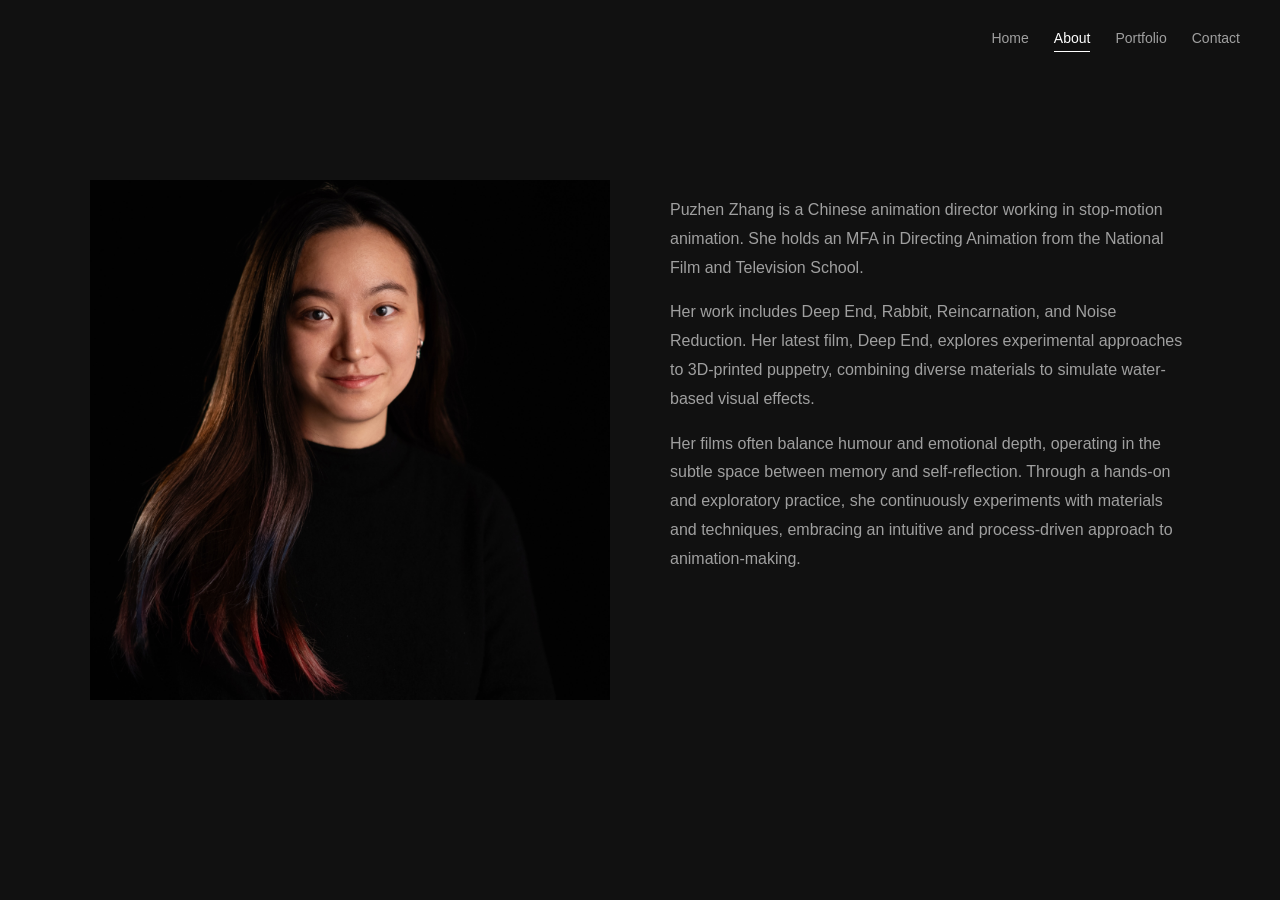
==== about.html @ c9f2759e "Remove heading for author name in about.html" ====
<!DOCTYPE html>
<html lang="en">
<head>
<!-- Google tag (gtag.js) -->
<script async src="https://www.googletagmanager.com/gtag/js?id=G-HTHR7Z3DQX"></script>
<script>
  window.dataLayer = window.dataLayer || [];
  function gtag(){dataLayer.push(arguments);}
  gtag('js', new Date());

  gtag('config', 'G-HTHR7Z3DQX');
</script>
  <meta charset="UTF-8">
  <meta name="viewport" content="width=device-width, initial-scale=1.0">
  <title>About — Puzhen 樸真</title>
  <link rel="stylesheet" href="style.css">
</head>

  <script src="nav.js"></script>
  
<body>
  <section class="about-page fade-content" id="pageContent">

    <div class="about-container">

      <!-- 左边照片 -->
      <div class="about-left">
        <img src="images/me.jpg" alt="Portrait">
      </div>

      <!-- 右边文字 -->
      <div class="about-right">

        <p>
          Puzhen Zhang is a Chinese animation director working in stop-motion animation. She holds an MFA in Directing Animation 
          from the National Film and Television School.
        </p>

        <p>
         Her work includes Deep End, Rabbit, Reincarnation, and Noise Reduction. Her latest film, Deep End, explores experimental 
          approaches to 3D-printed puppetry, combining diverse materials to simulate water-based visual effects.
        </p>

        <p>
          Her films often balance humour and emotional depth, operating in the subtle space between memory and self-reflection. 
          Through a hands-on and exploratory practice, she continuously experiments with materials and techniques, embracing 
          an intuitive and process-driven approach to animation-making.
        </p>

      </div>

    </div>

  </section>

  <script>
    window.addEventListener('load', function() {
      setTimeout(function() {
        document.getElementById('pageContent').classList.add('visible');
      }, 100);
    });
  </script>

</body>
</html>
---- style.css ----
body {
  margin: 0;
  font-family: "Helvetica Neue", Arial, "PingFang SC", "Hiragino Sans GB", sans-serif;
  background: #111;
  color: white;
}

html {
  scroll-behavior: smooth;
}

/* NAV */
.nav {
  position: fixed;
  top: 30px;
  right: 40px;
  z-index: 1000;
  display: flex;
  gap: 25px;
}

.nav a {
  color: white;
  text-decoration: none;
  font-size: 14px;
  opacity: 0.6;
  transition: 0.3s;
  position: relative;
}

.nav a:hover {
  opacity: 1;
}

.nav a.active {
  opacity: 1;
}

.nav a.active::after {
  content: "";
  position: absolute;
  left: 0;
  bottom: -6px;
  width: 100%;
  height: 1px;
  background: white;
}

/* 通用浮现动画 */
.fade-content {
  opacity: 0;
  transform: translateY(30px);
  transition: opacity 0.5s ease, transform 0.5s ease;
}

.fade-content.visible {
  opacity: 1;
  transform: translateY(0);
}

/* HOME */
.hero {
  height: 100vh;
  background: url('images/bg1.jpg') center/cover no-repeat;
  display: flex;
  align-items: center;
  justify-content: center;
  position: relative;
}

.hero-content {
  position: relative;
  z-index: 1;
  text-align: center;
  opacity: 0;
  transform: translateY(30px);
  transition: opacity 0.5s ease, transform 0.5s ease;
}

.hero-content.visible {
  opacity: 1;
  transform: translateY(0);
}

.hero h1 {
  font-family: ui-serif, Georgia, Cambria, "Times New Roman", Times, serif;
  font-weight: 600;
  font-size: 96px;
  letter-spacing: 0.04em;
  color: white;
  margin: 0 0 16px 0;
  line-height: 1;
}

.cn {
  margin-left: 12px;
}

.hero-sub {
  margin: 0;
  font-family: "Futura", "Futura PT", "Century Gothic", "Avenir Next", "Trebuchet MS", sans-serif;
  font-weight: 400;
  font-size: 16px;
  letter-spacing: 0.45em;
  text-transform: uppercase;
  color: rgba(255,255,255,0.8);
}

/* PORTFOLIO */
.portfolio {
  padding: 100px 40px 80px 40px;
}

h2 {
  margin-top: 90px;
  margin-bottom: 25px;
  font-size: 16px;
  font-weight: 500;
  letter-spacing: 0.2em;
  text-transform: uppercase;
  opacity: 0.85;
}

/* FILM */
.film-block {
  text-align: center;
  max-width: 900px;
  margin: 0 auto;
}

.film-title {
  font-family: ui-serif, Georgia, Cambria, "Times New Roman", Times, serif;
  font-size: 18px;
  font-weight: 600;
  letter-spacing: 0.1em;
  color: white;
  margin: 0 0 12px 0;
}

.film-desc {
  max-width: 580px;
  margin: 0 auto 40px auto;
  font-size: 14px;
  line-height: 1.7;
  font-weight: 300;
  color: rgba(255,255,255,0.38);
}

/* VIDEO */
.video-wrap {
  position: relative;
  width: 100%;
  max-width: 900px;
  margin: 0 auto 40px auto;
  aspect-ratio: 16 / 9;
}

.video-wrap iframe {
  position: absolute;
  top: 0;
  left: 0;
  width: 100%;
  height: 100%;
  border-radius: 4px;
}

/* ANIMATION 剧照：2列 */
.grid-2 {
  display: grid;
  grid-template-columns: repeat(2, 1fr);
  gap: 16px;
  max-width: 900px;
  margin: 0 auto;
}

.grid-2 img {
  width: 100%;
  display: block;
  transition: 0.3s;
  cursor: pointer;
}

.grid-2 img:hover {
  filter: brightness(1.1);
}

/* MODEL MAKING：2列网格 */
.model-grid {
  display: grid;
  grid-template-columns: repeat(2, 1fr);
  gap: 16px;
  max-width: 900px;
  margin: 0 auto;
}

.model-grid img {
  width: 100%;
  display: block;
  cursor: pointer;
  transition: 0.3s;
}

.model-grid img:hover {
  filter: brightness(1.1);
}

/* CONTACT */
.contact {
  height: 100vh;
  position: relative;
  display: flex;
  align-items: center;
  justify-content: center;
  overflow: hidden;
}

.contact::before {
  content: "";
  position: absolute;
  inset: 0;
  background: url('images/bg2.jpg') center/cover no-repeat;
  filter: blur(4px);
  transform: scale(1.05);
  z-index: 0;
}

.overlay {
  position: relative;
  z-index: 1;
  text-align: center;
  display: flex;
  flex-direction: column;
  gap: 40px;
}

.contact-item {
  display: flex;
  flex-direction: column;
  gap: 6px;
}

.contact-label {
  margin: 0;
  font-size: 14px;
  font-weight: 300;
  letter-spacing: 4px;
  opacity: 0.7;
  font-style: italic;
}

.contact-value {
  margin: 0;
  font-size: 22px;
  font-weight: 700;
}

/* ABOUT */
.about-page {
  padding: 180px 40px 120px;
}

.about-container {
  display: flex;
  gap: 60px;
  max-width: 1100px;
  margin: 0 auto;
  align-items: flex-start;
}

.about-left {
  flex: 1;
}

.about-left img {
  width: 100%;
  aspect-ratio: 3 / 4;
  object-fit: cover;
  display: block;
  max-height: 520px;
}

.about-right {
  flex: 1;
}

.about-right p {
  font-size: 16px;
  line-height: 1.8;
  color: rgba(255,255,255,0.6);
  margin-bottom: 16px;
  max-width: 520px;
}

/* LINKS */
a {
  color: white;
  text-decoration: none;
}

/* LIGHTBOX */
.lightbox {
  position: fixed;
  top: 0;
  left: 0;
  width: 100%;
  height: 100%;
  background: rgba(0,0,0,0.92);
  display: none;
  flex-direction: row;
  align-items: center;
  justify-content: center;
  z-index: 9999;
  gap: 12px;
  opacity: 0;
  transition: opacity 0.3s ease;
  cursor: pointer;
  box-sizing: border-box;
  padding: 0 16px;
}

.lightbox.open {
  opacity: 1;
}

.lightbox img {
  max-width: 80vw;
  max-height: 90vh;
  object-fit: contain;
  border-radius: 4px;
  transform: scale(0.95);
  transition: transform 0.3s ease, opacity 0.2s ease;
  cursor: default;
}

.lightbox.open img {
  transform: scale(1);
}

/* 电脑端左右箭头 */
.lb-btn {
  background: none;
  border: none;
  color: white;
  font-size: 20px;
  cursor: pointer;
  opacity: 0.5;
  transition: opacity 0.2s;
  padding: 10px;
  user-select: none;
  flex-shrink: 0;
}

.lb-btn:hover {
  opacity: 1;
}

/* 手机端底部箭头：默认隐藏 */
.lb-mobile-controls {
  display: none;
}

/* RESPONSIVE */
@media (max-width: 768px) {
  .hero h1 {
    font-size: 48px;
  }

  .hero-sub {
    font-size: 13px;
    letter-spacing: 0.3em;
  }

  .portfolio {
    padding: 80px 20px 60px 20px;
  }

  .grid-2,
  .model-grid {
    grid-template-columns: 1fr;
  }

  .about-container {
    flex-direction: column;
    gap: 30px;
  }

  .about-page {
    padding: 100px 20px 80px;
  }

  /* 手机端 lightbox 全屏竖排 */
  .lightbox {
    flex-direction: column;
    padding: 0;
    gap: 0;
    background: black;
    justify-content: center;
  }

  .lightbox img {
    width: 100vw;
    max-width: 100vw;
    max-height: 80vh;
    object-fit: contain;
    border-radius: 0;
  }

  /* 手机端隐藏左右箭头 */
  .desktop-only {
    display: none;
  }

  /* 手机端显示底部箭头 */
  .lb-mobile-controls {
    display: flex;
    gap: 40px;
    margin-top: 20px;
  }

  .lb-btn-mobile {
    background: none;
    border: none;
    color: white;
    font-size: 24px;
    cursor: pointer;
    opacity: 0.7;
    padding: 10px 20px;
    user-select: none;
  }

  .lb-btn-mobile:active {
    opacity: 1;
  }
}
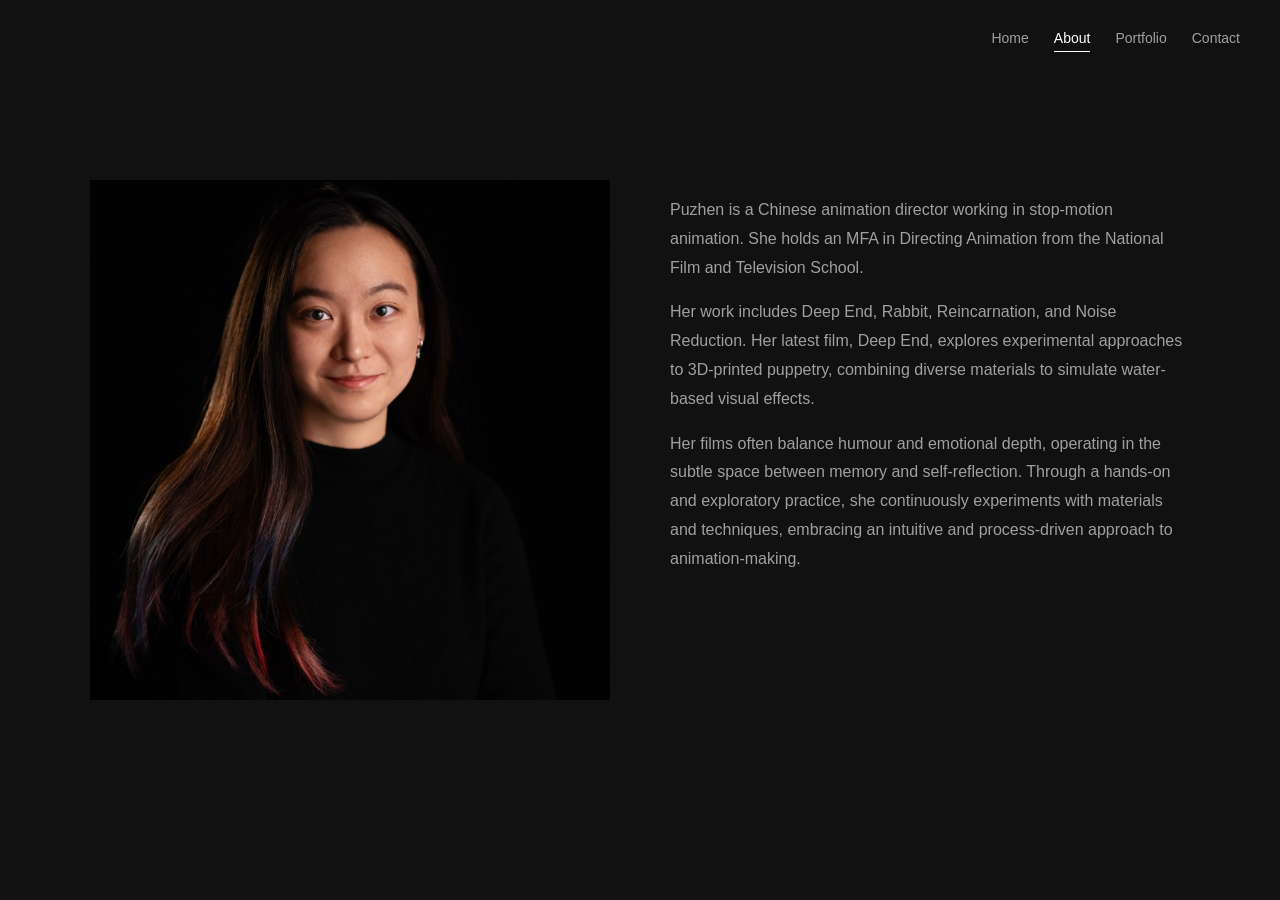
==== commit 8903b3b8: "Correct name spelling in about.html" ====
--- a/about.html
+++ b/about.html
@@ -32,7 +32,7 @@
       <div class="about-right">
 
         <p>
-          Puzhen Zhang is a Chinese animation director working in stop-motion animation. She holds an MFA in Directing Animation 
+          Puzhen is a Chinese animation director working in stop-motion animation. She holds an MFA in Directing Animation 
           from the National Film and Television School.
         </p>
 
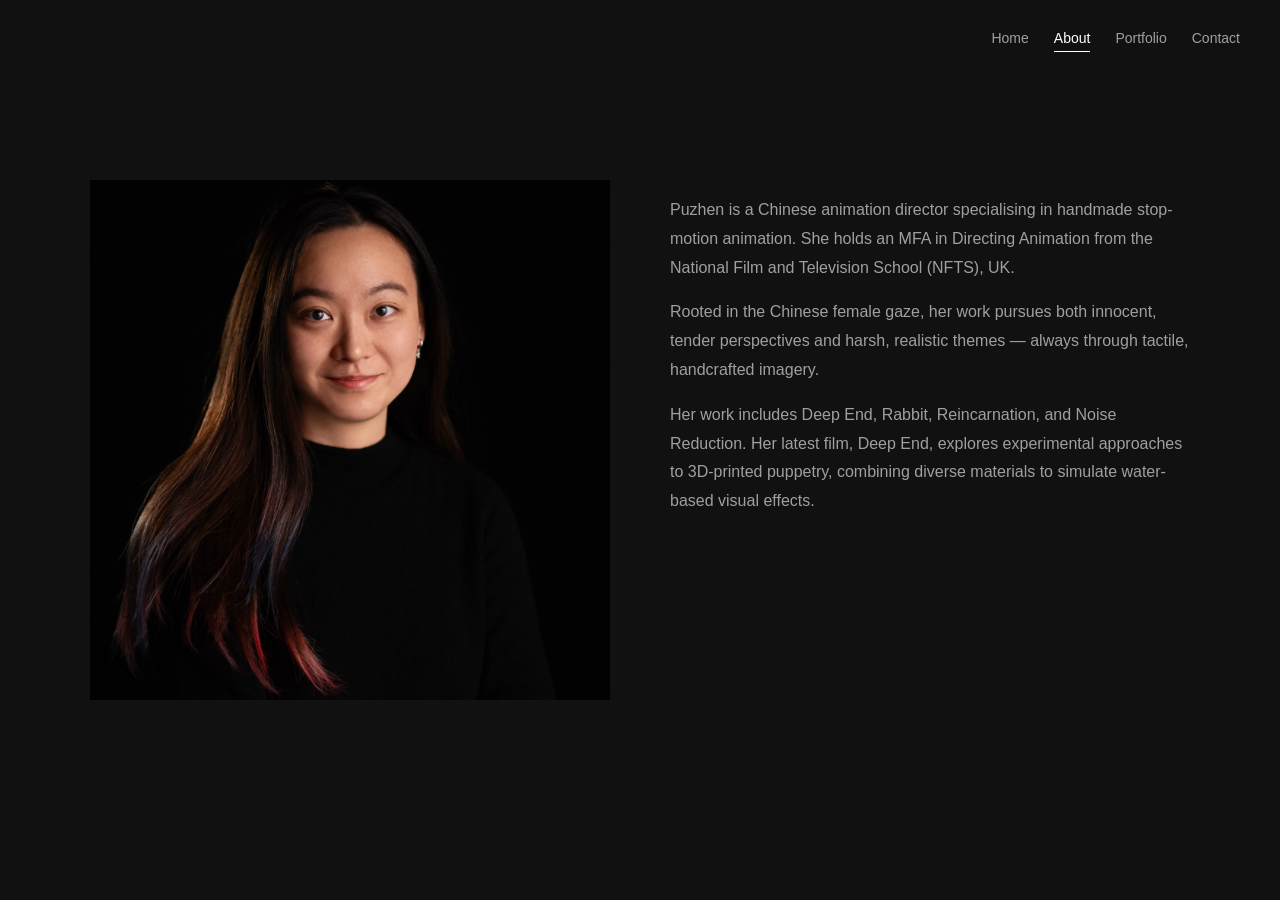
==== commit 12b81807: "Revise about section for Puzhen's biography Updated the description of Puzhen's work and removed a p" ====
--- a/about.html
+++ b/about.html
@@ -32,19 +32,17 @@
       <div class="about-right">
 
         <p>
-          Puzhen is a Chinese animation director working in stop-motion animation. She holds an MFA in Directing Animation 
-          from the National Film and Television School.
+          Puzhen is a Chinese animation director specialising in handmade stop-motion animation. 
+          She holds an MFA in Directing Animation from the National Film and Television School (NFTS), UK.
         </p>
 
         <p>
+          Rooted in the Chinese female gaze, her work pursues both innocent, tender perspectives and harsh, realistic themes — always through tactile, handcrafted imagery.
+        </p>
+
+         <p>
          Her work includes Deep End, Rabbit, Reincarnation, and Noise Reduction. Her latest film, Deep End, explores experimental 
           approaches to 3D-printed puppetry, combining diverse materials to simulate water-based visual effects.
-        </p>
-
-        <p>
-          Her films often balance humour and emotional depth, operating in the subtle space between memory and self-reflection. 
-          Through a hands-on and exploratory practice, she continuously experiments with materials and techniques, embracing 
-          an intuitive and process-driven approach to animation-making.
         </p>
 
       </div>
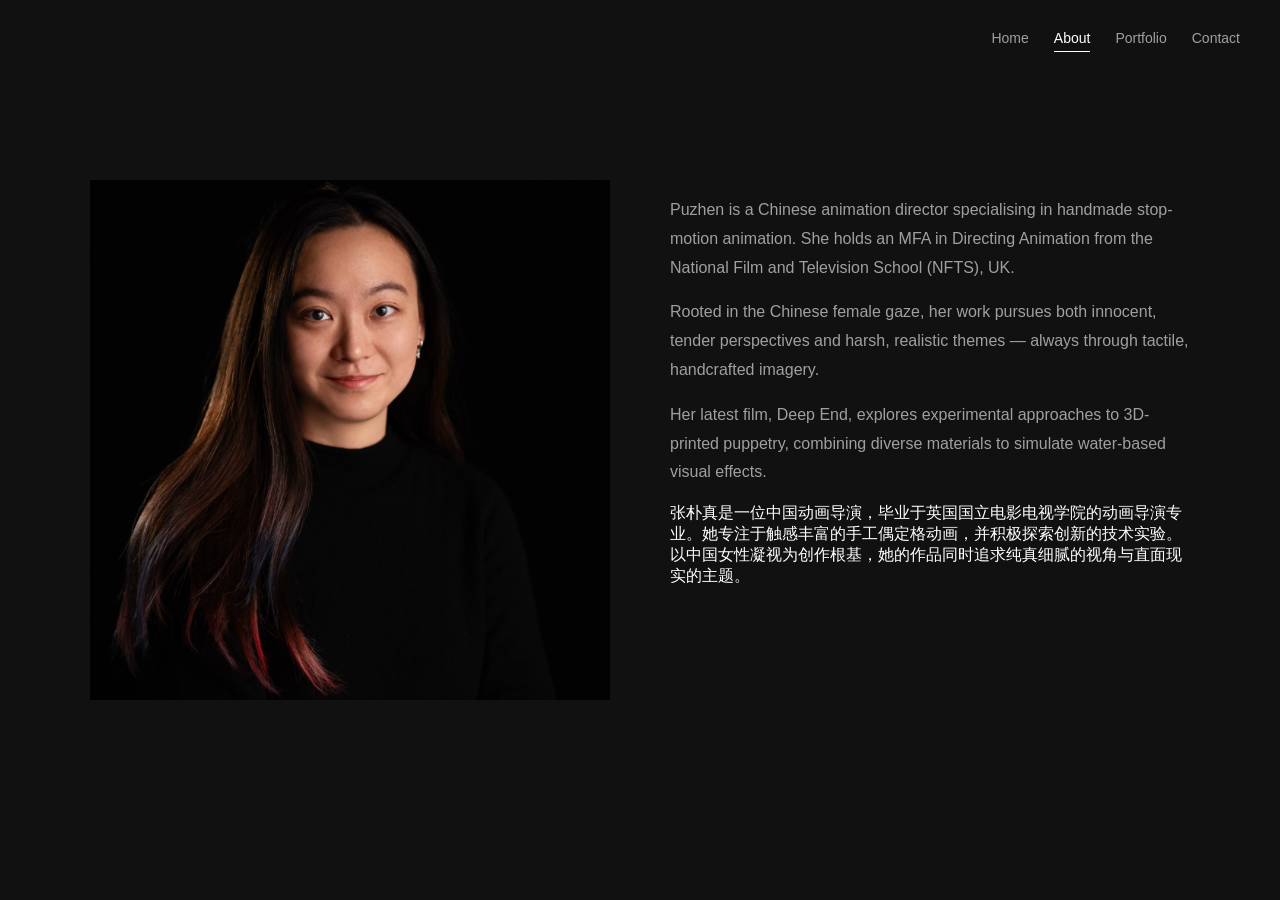
==== commit 61926575: "Update about.html with additional content Added a paragraph in Chinese about the director's backgrou" ====
--- a/about.html
+++ b/about.html
@@ -41,10 +41,13 @@
         </p>
 
          <p>
-         Her work includes Deep End, Rabbit, Reincarnation, and Noise Reduction. Her latest film, Deep End, explores experimental 
-          approaches to 3D-printed puppetry, combining diverse materials to simulate water-based visual effects.
+         Her latest film, Deep End, explores experimental approaches to 3D-printed puppetry, combining diverse materials to simulate water-based visual effects.
         </p>
 
+         </p>
+        张朴真是一位中国动画导演，毕业于英国国立电影电视学院的动画导演专业。她专注于触感丰富的手工偶定格动画，并积极探索创新的技术实验。以中国女性凝视为创作根基，她的作品同时追求纯真细腻的视角与直面现实的主题。
+         </p>
+        
       </div>
 
     </div>
--- a/style.css
+++ b/style.css
@@ -432,3 +432,103 @@
     opacity: 1;
   }
 }
+
+.image-gallery {
+  display: grid;
+  grid-template-columns: 1080px 87px;
+  gap: 16px;
+  width: 100%;
+  max-width: 1183px;
+  margin: 30px auto 0;
+}
+
+.gallery-main {
+  width: 100%;
+  aspect-ratio: 1.85 / 1;
+  overflow: hidden;
+}
+
+.gallery-main img {
+  width: 100%;
+  height: 100%;
+  object-fit: cover;
+  display: block;
+  transition: opacity 0.25s ease;
+}
+
+.gallery-thumbs {
+  display: flex;
+  flex-direction: column;
+  gap: 12px;
+}
+
+.gallery-thumb {
+  width: 87px;
+  height: 87px;
+  padding: 0;
+  border: none;
+  background: none;
+  cursor: pointer;
+  opacity: 0.55;
+  overflow: hidden;
+  transition: opacity 0.2s ease;
+}
+
+.gallery-thumb img {
+  width: 100%;
+  height: 100%;
+  object-fit: cover;
+  display: block;
+}
+
+.gallery-thumb:hover {
+  opacity: 0.8;
+}
+
+.gallery-thumb.active {
+  opacity: 1;
+}
+
+.gallery-thumb.active img {
+  outline: 2px solid currentColor;
+  outline-offset: -2px;
+}
+
+.gallery-main {
+  position: relative;
+}
+
+.gallery-arrow {
+  position: absolute;
+  top: 50%;
+  transform: translateY(-50%);
+  background: rgba(0, 0, 0, 0.25);
+  border: none;
+  color: white;
+  font-size: 24px;
+  width: 44px;
+  height: 70px;
+  cursor: pointer;
+  opacity: 0;
+  transition: opacity 0.25s ease, background 0.25s ease;
+  display: flex;
+  align-items: center;
+  justify-content: center;
+}
+
+.gallery-main:hover .gallery-arrow {
+  opacity: 0.7;
+}
+
+.gallery-arrow:hover {
+  opacity: 1 !important;
+  background: rgba(0, 0, 0, 0.45);
+}
+
+.gallery-arrow-left {
+  left: 0;
+}
+
+.gallery-arrow-right {
+  right: 0;
+}
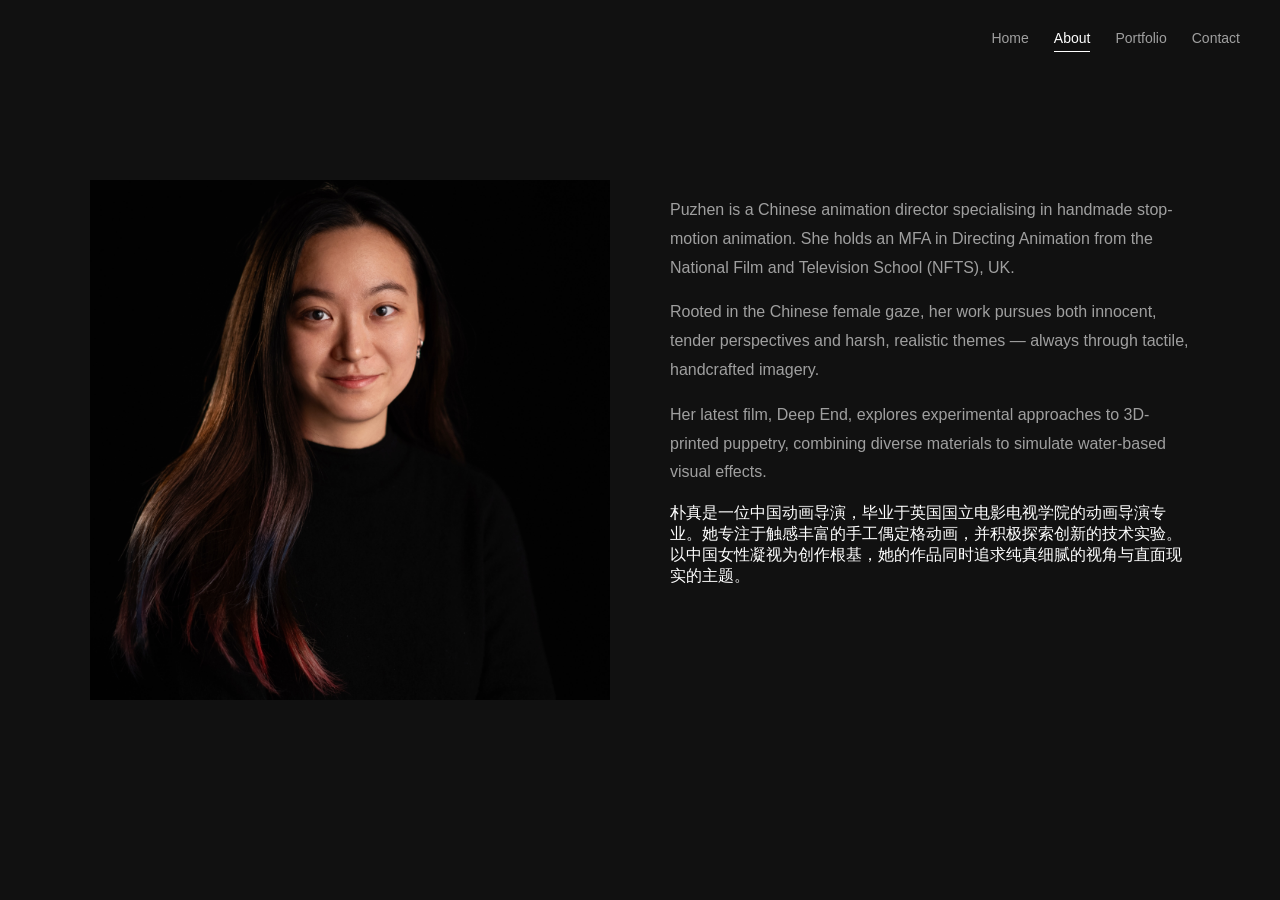
==== commit 05097c3f: "Remove unnecessary character from Chinese text" ====
--- a/about.html
+++ b/about.html
@@ -45,7 +45,7 @@
         </p>
 
          </p>
-        张朴真是一位中国动画导演，毕业于英国国立电影电视学院的动画导演专业。她专注于触感丰富的手工偶定格动画，并积极探索创新的技术实验。以中国女性凝视为创作根基，她的作品同时追求纯真细腻的视角与直面现实的主题。
+        朴真是一位中国动画导演，毕业于英国国立电影电视学院的动画导演专业。她专注于触感丰富的手工偶定格动画，并积极探索创新的技术实验。以中国女性凝视为创作根基，她的作品同时追求纯真细腻的视角与直面现实的主题。
          </p>
         
       </div>
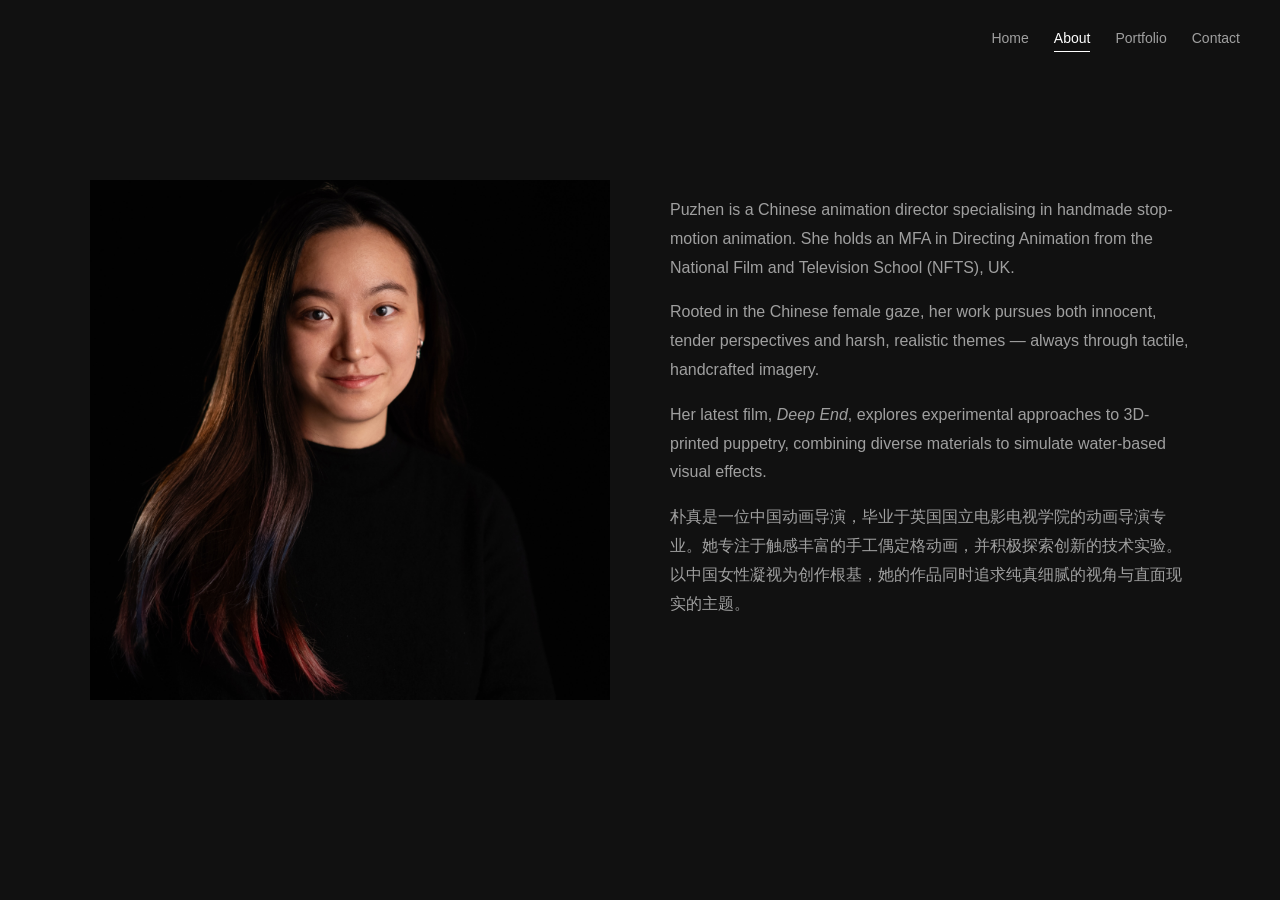
==== commit 35968f3b: "Refactor about section content for clarity" ====
--- a/about.html
+++ b/about.html
@@ -29,26 +29,26 @@
       </div>
 
       <!-- 右边文字 -->
-      <div class="about-right">
+     <div class="about-right">
 
-        <p>
-          Puzhen is a Chinese animation director specialising in handmade stop-motion animation. 
-          She holds an MFA in Directing Animation from the National Film and Television School (NFTS), UK.
-        </p>
+  <p>
+    Puzhen is a Chinese animation director specialising in handmade stop-motion animation. 
+    She holds an MFA in Directing Animation from the National Film and Television School (NFTS), UK.
+  </p>
 
-        <p>
-          Rooted in the Chinese female gaze, her work pursues both innocent, tender perspectives and harsh, realistic themes — always through tactile, handcrafted imagery.
-        </p>
+  <p>
+    Rooted in the Chinese female gaze, her work pursues both innocent, tender perspectives and harsh, realistic themes — always through tactile, handcrafted imagery.
+  </p>
 
-         <p>
-         Her latest film, Deep End, explores experimental approaches to 3D-printed puppetry, combining diverse materials to simulate water-based visual effects.
-        </p>
+  <p>
+    Her latest film, <i>Deep End</i>, explores experimental approaches to 3D-printed puppetry, combining diverse materials to simulate water-based visual effects.
+  </p>
 
-         </p>
-        朴真是一位中国动画导演，毕业于英国国立电影电视学院的动画导演专业。她专注于触感丰富的手工偶定格动画，并积极探索创新的技术实验。以中国女性凝视为创作根基，她的作品同时追求纯真细腻的视角与直面现实的主题。
-         </p>
-        
-      </div>
+  <p class="chinese">
+    朴真是一位中国动画导演，毕业于英国国立电影电视学院的动画导演专业。她专注于触感丰富的手工偶定格动画，并积极探索创新的技术实验。以中国女性凝视为创作根基，她的作品同时追求纯真细腻的视角与直面现实的主题。
+  </p>
+
+</div>
 
     </div>
 
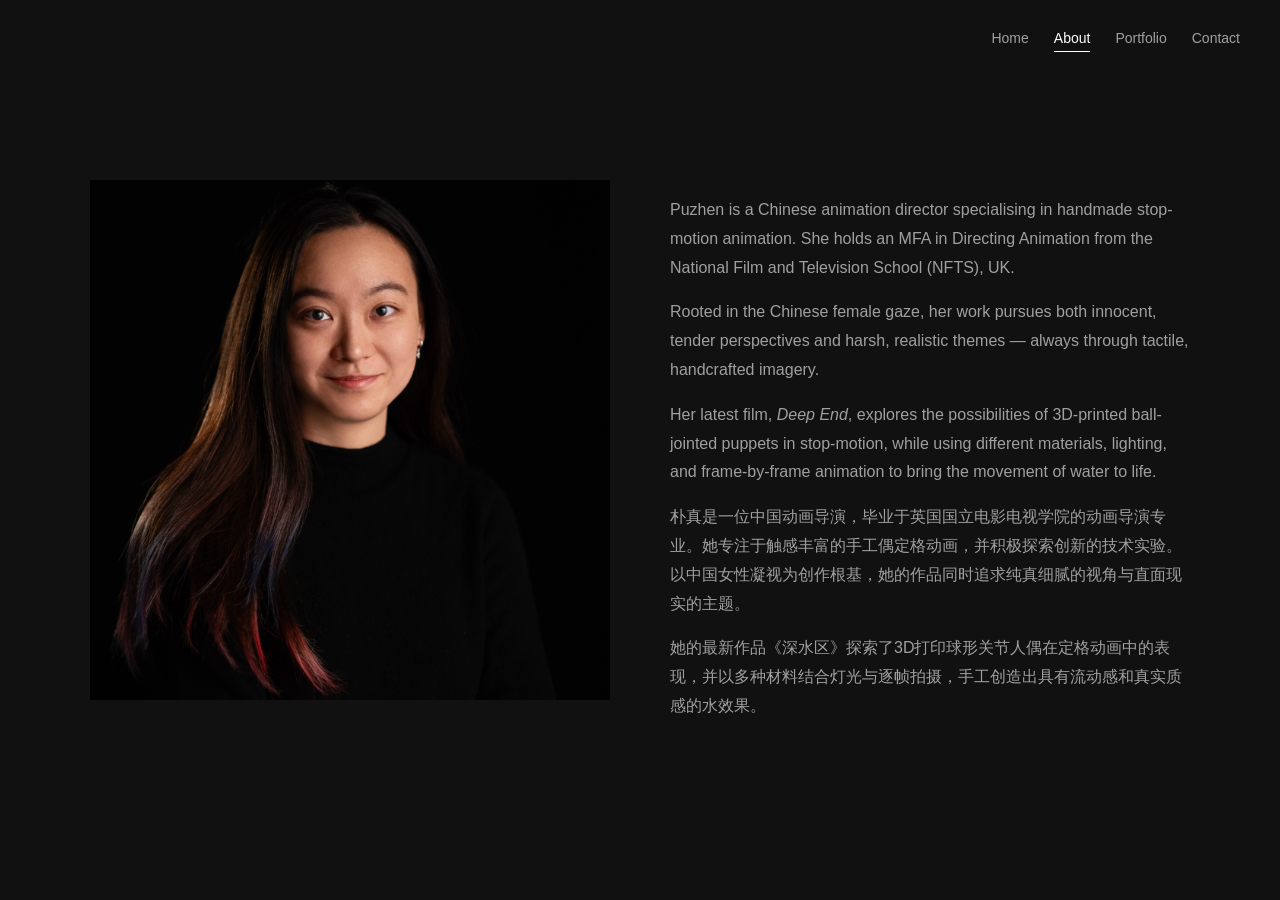
==== commit f4c1cd56: "Revise film description in about.html Updated the description of the film 'Deep End' to include deta" ====
--- a/about.html
+++ b/about.html
@@ -41,11 +41,15 @@
   </p>
 
   <p>
-    Her latest film, <i>Deep End</i>, explores experimental approaches to 3D-printed puppetry, combining diverse materials to simulate water-based visual effects.
+    Her latest film, <i>Deep End</i>, explores the possibilities of 3D-printed ball-jointed puppets in stop-motion, while using different materials, lighting, and frame-by-frame animation to bring the movement of water to life.
   </p>
 
-  <p class="chinese">
+  <p>
     朴真是一位中国动画导演，毕业于英国国立电影电视学院的动画导演专业。她专注于触感丰富的手工偶定格动画，并积极探索创新的技术实验。以中国女性凝视为创作根基，她的作品同时追求纯真细腻的视角与直面现实的主题。
+  </p>
+
+  <p>
+    她的最新作品《深水区》探索了3D打印球形关节人偶在定格动画中的表现，并以多种材料结合灯光与逐帧拍摄，手工创造出具有流动感和真实质感的水效果。
   </p>
 
 </div>
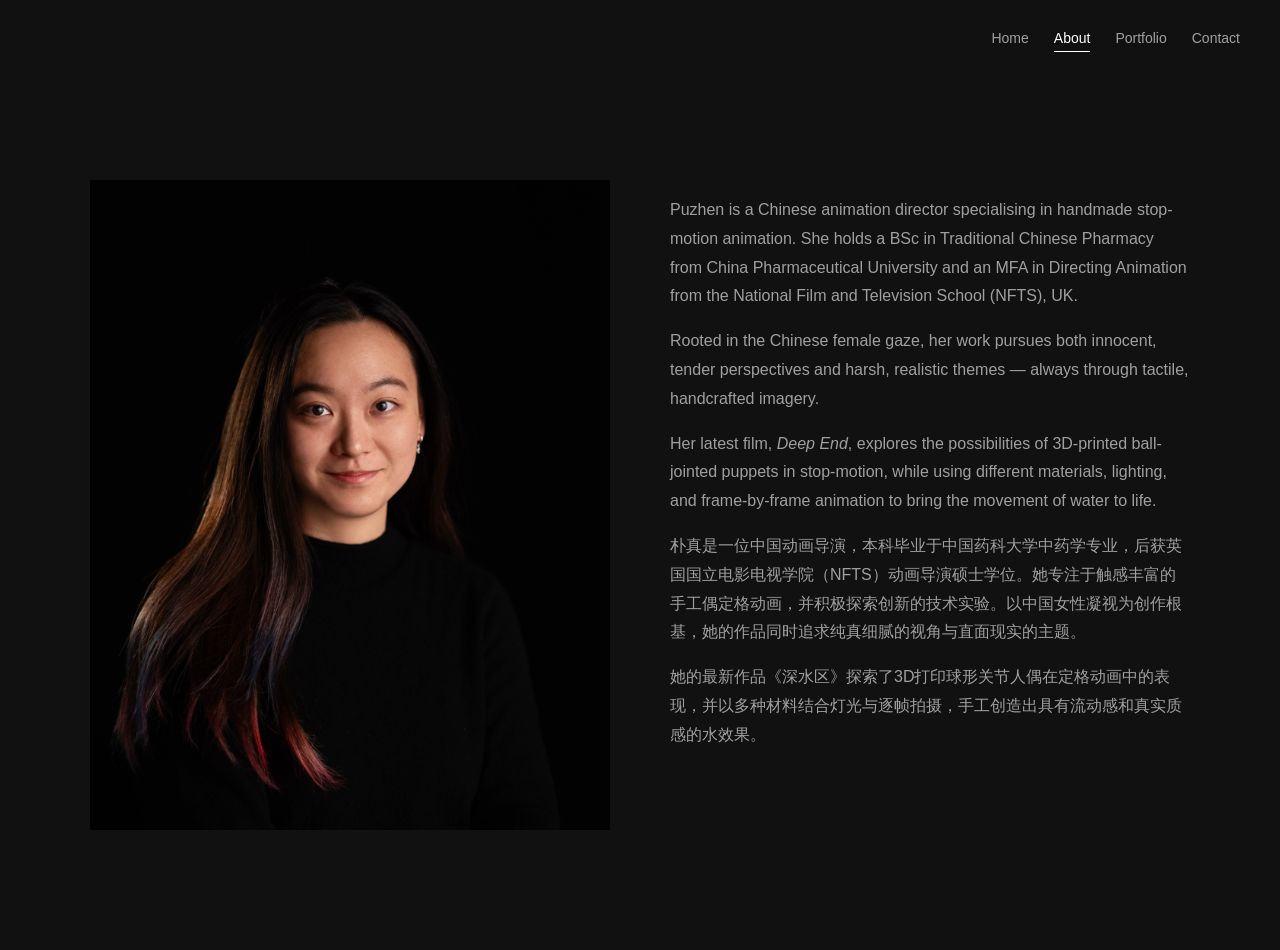
==== commit 47f24678: "Update biography details for Puzhen" ====
--- a/about.html
+++ b/about.html
@@ -32,8 +32,7 @@
      <div class="about-right">
 
   <p>
-    Puzhen is a Chinese animation director specialising in handmade stop-motion animation. 
-    She holds an MFA in Directing Animation from the National Film and Television School (NFTS), UK.
+    Puzhen is a Chinese animation director specialising in handmade stop-motion animation. She holds a BSc in Traditional Chinese Pharmacy from China Pharmaceutical University and an MFA in Directing Animation from the National Film and Television School (NFTS), UK.
   </p>
 
   <p>
@@ -45,7 +44,7 @@
   </p>
 
   <p>
-    朴真是一位中国动画导演，毕业于英国国立电影电视学院的动画导演专业。她专注于触感丰富的手工偶定格动画，并积极探索创新的技术实验。以中国女性凝视为创作根基，她的作品同时追求纯真细腻的视角与直面现实的主题。
+    朴真是一位中国动画导演，本科毕业于中国药科大学中药学专业，后获英国国立电影电视学院（NFTS）动画导演硕士学位。她专注于触感丰富的手工偶定格动画，并积极探索创新的技术实验。以中国女性凝视为创作根基，她的作品同时追求纯真细腻的视角与直面现实的主题。
   </p>
 
   <p>
--- a/style.css
+++ b/style.css
@@ -60,26 +60,40 @@
 
 /* HOME */
 .hero {
-  height: 100vh;
-  background: url('images/bg1.jpg') center/cover no-repeat;
+  position: relative;
+  width: 100%;
+  aspect-ratio: 1998 / 1901;
   display: flex;
   align-items: center;
   justify-content: center;
-  position: relative;
+  overflow: hidden;
+}
+
+.hero-bg {
+  position: absolute;
+  inset: 0;
+  width: 100%;
+  height: 100%;
+  object-fit: cover;
+  display: block;
+  z-index: 0;
 }
 
 .hero-content {
-  position: relative;
+  position: absolute;
+  top: 30%;
+  left: 50%;
+  width: 100%;
+  transform: translate(-50%, calc(-50% + 30px));
   z-index: 1;
   text-align: center;
   opacity: 0;
-  transform: translateY(30px);
   transition: opacity 0.5s ease, transform 0.5s ease;
 }
 
 .hero-content.visible {
   opacity: 1;
-  transform: translateY(0);
+  transform: translate(-50%, -50%);
 }
 
 .hero h1 {
@@ -218,7 +232,7 @@
   content: "";
   position: absolute;
   inset: 0;
-  background: url('images/bg2.jpg') center/cover no-repeat;
+  background: url('images/bg2.webp') center/cover no-repeat;
   filter: blur(4px);
   transform: scale(1.05);
   z-index: 0;
@@ -264,19 +278,23 @@
   gap: 60px;
   max-width: 1100px;
   margin: 0 auto;
-  align-items: flex-start;
+  align-items: stretch;
 }
 
 .about-left {
   flex: 1;
+  display: flex;
+  align-items: stretch;
+  overflow: hidden;
 }
 
 .about-left img {
   width: 100%;
-  aspect-ratio: 3 / 4;
+  height: 100%;
   object-fit: cover;
+  object-position: center top;
   display: block;
-  max-height: 520px;
+  max-height: none;
 }
 
 .about-right {
@@ -289,6 +307,10 @@
   color: rgba(255,255,255,0.6);
   margin-bottom: 16px;
   max-width: 520px;
+}
+
+.about-right .chinese {
+  margin-top: 2.5em;
 }
 
 /* LINKS */
@@ -361,17 +383,56 @@
 
 /* RESPONSIVE */
 @media (max-width: 768px) {
+
+  /* HOME */
   .hero h1 {
-    font-size: 48px;
+    font-size: 32px !important;
+    letter-spacing: 0.03em;
+    margin-bottom: 10px;
+  }
+
+  .cn {
+    margin-left: 6px;
   }
 
   .hero-sub {
-    font-size: 13px;
-    letter-spacing: 0.3em;
+    font-size: 9px !important;
+    letter-spacing: 0.22em;
   }
 
   .portfolio {
     padding: 80px 20px 60px 20px;
+  }
+
+  /* 手机端 Portfolio Gallery */
+  .image-gallery {
+    display: flex;
+    flex-direction: column;
+    width: 100%;
+    max-width: none;
+    gap: 12px;
+  }
+
+  .gallery-main {
+    width: 100%;
+    aspect-ratio: 1.85 / 1;
+  }
+
+  .gallery-thumbs {
+    display: flex;
+    flex-direction: row;
+    justify-content: flex-start;
+    gap: 8px;
+    width: 100%;
+    height: auto;
+    overflow-x: auto;
+  }
+
+  .gallery-thumb {
+    width: 60px;
+    min-width: 60px;
+    height: 60px;
+    aspect-ratio: 1 / 1;
   }
 
   .grid-2,
@@ -382,6 +443,18 @@
   .about-container {
     flex-direction: column;
     gap: 30px;
+  }
+
+  .about-left {
+    display: block;
+  }
+
+  .about-left img {
+    width: 100%;
+    height: auto;
+    aspect-ratio: 3 / 4;
+    object-fit: cover;
+    max-height: 520px;
   }
 
   .about-page {
@@ -433,6 +506,7 @@
   }
 }
 
+/* IMAGE GALLERY */
 .image-gallery {
   display: grid;
   grid-template-columns: 1080px 87px;
@@ -440,12 +514,17 @@
   width: 100%;
   max-width: 1183px;
   margin: 30px auto 0;
+  align-items: stretch;
 }
 
 .gallery-main {
   width: 100%;
   aspect-ratio: 1.85 / 1;
   overflow: hidden;
+  position: relative;
+  border: 1px solid rgba(255, 255, 255, 0.4);
+  box-shadow: 0 12px 40px rgba(0, 0, 0, 0.45);
+  box-sizing: border-box;
 }
 
 .gallery-main img {
@@ -459,12 +538,15 @@
 .gallery-thumbs {
   display: flex;
   flex-direction: column;
-  gap: 12px;
+  justify-content: space-between;
+  gap: 0;
+  height: 100%;
 }
 
 .gallery-thumb {
   width: 87px;
-  height: 87px;
+  aspect-ratio: 1 / 1;
+  height: auto;
   padding: 0;
   border: none;
   background: none;
@@ -492,10 +574,6 @@
 .gallery-thumb.active img {
   outline: 2px solid currentColor;
   outline-offset: -2px;
-}
-
-.gallery-main {
-  position: relative;
 }
 
 .gallery-arrow {
@@ -532,3 +610,58 @@
 .gallery-arrow-right {
   right: 0;
 }
+
+@media (max-width: 768px) {
+
+  /* 手机端 Portfolio Gallery */
+  .image-gallery {
+    display: flex;
+    flex-direction: column;
+    width: 100%;
+    max-width: none;
+    margin: 30px auto 0;
+    gap: 12px;
+  }
+
+  .gallery-main {
+    width: 100%;
+    height: auto;
+    aspect-ratio: 1.85 / 1;
+    overflow: hidden;
+  }
+
+  .gallery-main img {
+    width: 100%;
+    height: 100%;
+    object-fit: cover;
+  }
+
+  .gallery-thumbs {
+    display: flex;
+    flex-direction: row;
+    justify-content: flex-start;
+    gap: 8px;
+    width: 100%;
+    height: auto;
+    overflow-x: auto;
+  }
+
+  .gallery-thumb {
+    width: 60px;
+    min-width: 60px;
+    height: 60px;
+    aspect-ratio: 1 / 1;
+  }
+
+  .gallery-thumb img {
+    width: 100%;
+    height: 100%;
+    object-fit: cover;
+  }
+
+  .gallery-arrow {
+    width: 36px;
+    height: 55px;
+    font-size: 20px;
+  }
+}
